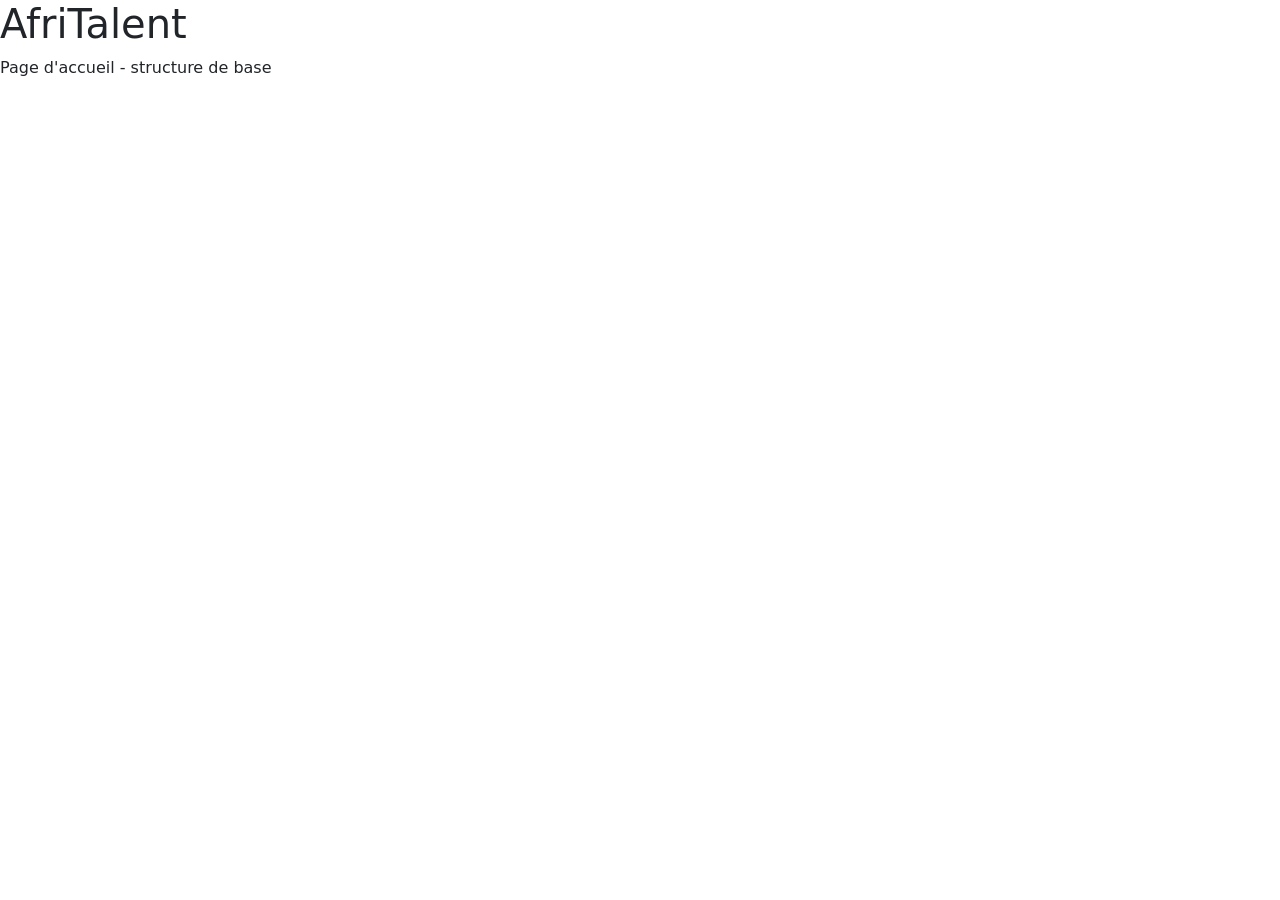
==== about.html @ d7d46dab "Init : création du dépôt, arborescence des fichiers et structure HTML de base" ====
<!DOCTYPE html>
<html lang="fr">
<head>
    <meta charset="UTF-8">
    <meta name="viewport" content="width=device-width, initial-scale=1.0">
    <title>AfriTalent - À propos</title>
    <!-- Bootstrap 5 CSS -->
    <link href="https://cdn.jsdelivr.net/npm/bootstrap@5.3.0/dist/css/bootstrap.min.css" rel="stylesheet">
    <!-- Feuille de style personnalisée (vide pour l'instant) -->
    <link rel="stylesheet" href="css/style.css">
</head>
<body>
    <h1>AfriTalent</h1>
    <p>Page d'accueil - structure de base</p>

    <!-- Bootstrap JS (optionnel) -->
    <script src="https://cdn.jsdelivr.net/npm/bootstrap@5.3.0/dist/js/bootstrap.bundle.min.js"></script>
    <script src="js/main.js"></script>
</body>
</html>
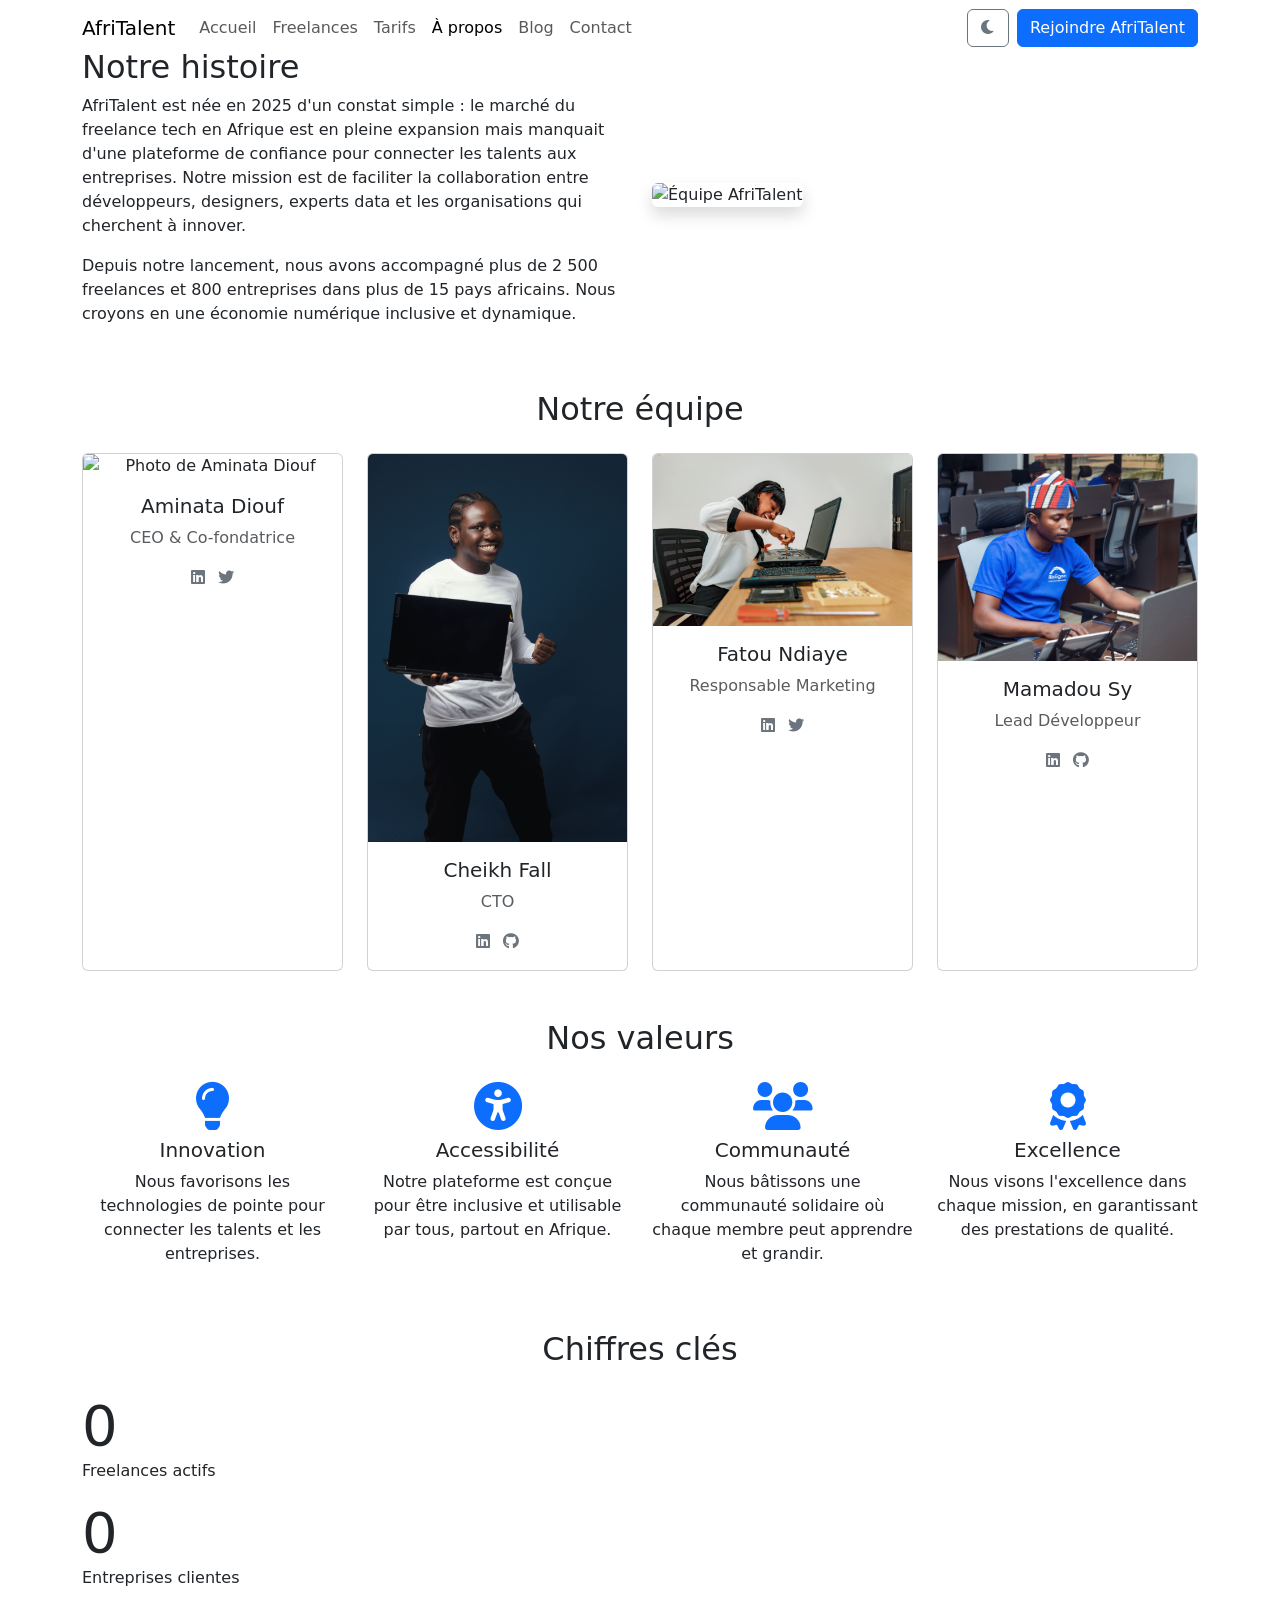
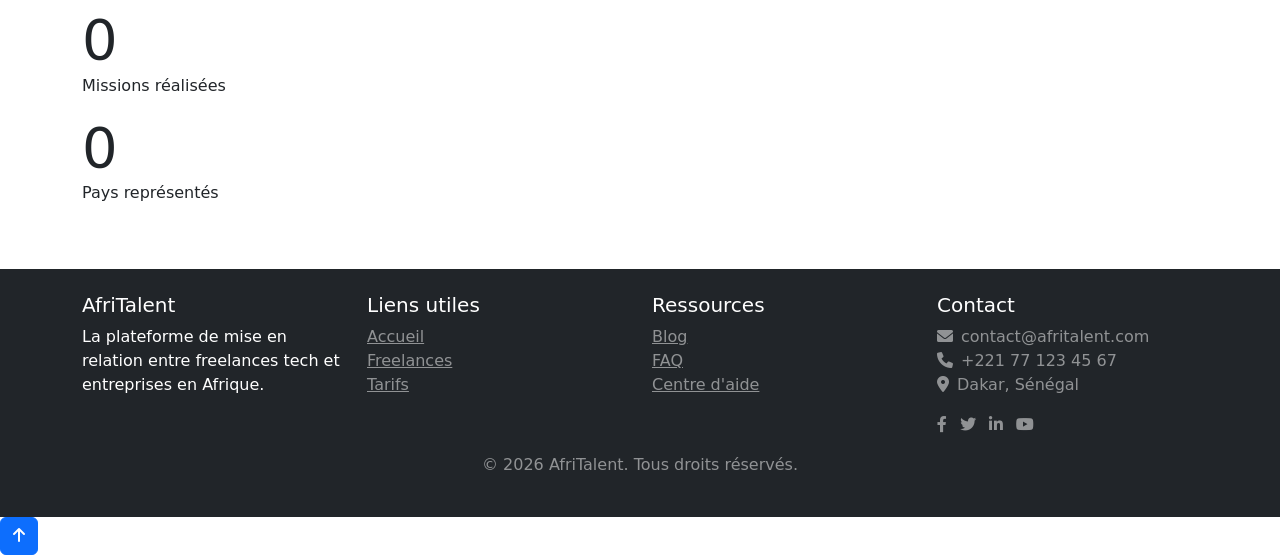
==== commit dfe5ffc3: "HTML : structure complète des 5 pages avec sections et contenu texte" ====
--- a/about.html
+++ b/about.html
@@ -1,19 +1,215 @@
 <!DOCTYPE html>
-<html lang="fr">
+<html lang="fr" data-bs-theme="light">
 <head>
-    <meta charset="UTF-8">
-    <meta name="viewport" content="width=device-width, initial-scale=1.0">
+    <meta charset="UTF-8" />
+    <meta name="viewport" content="width=device-width, initial-scale=1.0" />
     <title>AfriTalent - À propos</title>
-    <!-- Bootstrap 5 CSS -->
-    <link href="https://cdn.jsdelivr.net/npm/bootstrap@5.3.0/dist/css/bootstrap.min.css" rel="stylesheet">
-    <!-- Feuille de style personnalisée (vide pour l'instant) -->
-    <link rel="stylesheet" href="css/style.css">
+    <link href="https://cdn.jsdelivr.net/npm/bootstrap@5.3.0/dist/css/bootstrap.min.css" rel="stylesheet" />
+    <link rel="stylesheet" href="https://cdnjs.cloudflare.com/ajax/libs/font-awesome/6.0.0-beta3/css/all.min.css" />
+    <link href="https://fonts.googleapis.com/css2?family=Poppins:wght@400;600;700&family=Roboto:wght@300;400;500&display=swap" rel="stylesheet" />
+    <link rel="stylesheet" href="css/style.css" />
 </head>
 <body>
-    <h1>AfriTalent</h1>
-    <p>Page d'accueil - structure de base</p>
-
-    <!-- Bootstrap JS (optionnel) -->
+
+    <!-- NAVBAR (identique) -->
+    <nav class="navbar navbar-expand-lg fixed-top">
+        <div class="container">
+            <a class="navbar-brand" href="index.html">AfriTalent</a>
+            <button class="navbar-toggler" type="button" data-bs-toggle="collapse" data-bs-target="#navbarNav"
+                    aria-controls="navbarNav" aria-expanded="false" aria-label="Basculer la navigation">
+                <span class="navbar-toggler-icon"></span>
+            </button>
+            <div class="collapse navbar-collapse" id="navbarNav">
+                <ul class="navbar-nav me-auto mb-2 mb-lg-0">
+                    <li class="nav-item"><a class="nav-link" href="index.html">Accueil</a></li>
+                    <li class="nav-item"><a class="nav-link" href="freelances.html">Freelances</a></li>
+                    <li class="nav-item"><a class="nav-link" href="tarifs.html">Tarifs</a></li>
+                    <li class="nav-item"><a class="nav-link active" aria-current="page" href="about.html">À propos</a></li>
+                    <li class="nav-item"><a class="nav-link" href="#blog">Blog</a></li>
+                    <li class="nav-item"><a class="nav-link" href="contact.html">Contact</a></li>
+                </ul>
+                <div class="d-flex align-items-center">
+                    <button id="theme-toggle" class="btn btn-outline-secondary me-2" aria-label="Changer de thème">
+                        <i class="fas fa-moon"></i>
+                    </button>
+                    <a href="#" class="btn btn-primary">Rejoindre AfriTalent</a>
+                </div>
+            </div>
+        </div>
+    </nav>
+
+    <main class="container py-5">
+        <!-- Notre Histoire -->
+        <section class="fade-section mb-5">
+            <div class="row align-items-center">
+                <div class="col-lg-6">
+                    <h2>Notre histoire</h2>
+                    <p>AfriTalent est née en 2025 d'un constat simple : le marché du freelance tech en Afrique est en pleine expansion mais manquait d'une plateforme de confiance pour connecter les talents aux entreprises. Notre mission est de faciliter la collaboration entre développeurs, designers, experts data et les organisations qui cherchent à innover.</p>
+                    <p>Depuis notre lancement, nous avons accompagné plus de 2 500 freelances et 800 entreprises dans plus de 15 pays africains. Nous croyons en une économie numérique inclusive et dynamique.</p>
+                </div>
+                <div class="col-lg-6">
+                    <img src="https://images.unsplash.com/photo-1522071820081-009f0129c71c?w=600&h=400&fit=crop&crop=center" alt="Équipe AfriTalent" class="img-fluid rounded shadow" />
+                </div>
+            </div>
+        </section>
+
+        <!-- L'équipe -->
+        <section class="fade-section mb-5">
+            <h2 class="text-center mb-4">Notre équipe</h2>
+            <div class="row g-4">
+                <div class="col-lg-3 col-md-6">
+                    <div class="card text-center h-100">
+                        <img src="https://randomuser.me/api/portraits/women/44.jpg" class="card-img-top" alt="Photo de Aminata Diouf">
+                        <div class="card-body">
+                            <h5 class="card-title">Aminata Diouf</h5>
+                            <p class="text-muted">CEO & Co-fondatrice</p>
+                            <a href="#" class="text-secondary me-2"><i class="fab fa-linkedin"></i></a>
+                            <a href="#" class="text-secondary"><i class="fab fa-twitter"></i></a>
+                        </div>
+                    </div>
+                </div>
+                <div class="col-lg-3 col-md-6">
+                    <div class="card text-center h-100">
+                        <img src="images/pexels-alamuakinkunmi-15283143.jpg" class="card-img-top" alt="Photo de Cheikh Fall">
+                        <div class="card-body">
+                            <h5 class="card-title">Cheikh Fall</h5>
+                            <p class="text-muted">CTO</p>
+                            <a href="#" class="text-secondary me-2"><i class="fab fa-linkedin"></i></a>
+                            <a href="#" class="text-secondary"><i class="fab fa-github"></i></a>
+                        </div>
+                    </div>
+                </div>
+                <div class="col-lg-3 col-md-6">
+                    <div class="card text-center h-100">
+                        <img src="images/pexels-mediahooch-16385070.jpg" class="card-img-top" alt="Photo de Fatou Ndiaye">
+                        <div class="card-body">
+                            <h5 class="card-title">Fatou Ndiaye</h5>
+                            <p class="text-muted">Responsable Marketing</p>
+                            <a href="#" class="text-secondary me-2"><i class="fab fa-linkedin"></i></a>
+                            <a href="#" class="text-secondary"><i class="fab fa-twitter"></i></a>
+                        </div>
+                    </div>
+                </div>
+                <div class="col-lg-3 col-md-6">
+                    <div class="card text-center h-100">
+                        <img src="images/pexels-isaiah-galadima-2154285729-33176064.jpg" class="card-img-top" alt="Photo de Mamadou Sy">
+                        <div class="card-body">
+                            <h5 class="card-title">Mamadou Sy</h5>
+                            <p class="text-muted">Lead Développeur</p>
+                            <a href="#" class="text-secondary me-2"><i class="fab fa-linkedin"></i></a>
+                            <a href="#" class="text-secondary"><i class="fab fa-github"></i></a>
+                        </div>
+                    </div>
+                </div>
+            </div>
+        </section>
+
+        <!-- Nos valeurs -->
+        <section class="fade-section mb-5">
+            <h2 class="text-center mb-4">Nos valeurs</h2>
+            <div class="row g-4">
+                <div class="col-md-3">
+                    <div class="text-center">
+                        <i class="fas fa-lightbulb fa-3x text-primary mb-2"></i>
+                        <h5>Innovation</h5>
+                        <p>Nous favorisons les technologies de pointe pour connecter les talents et les entreprises.</p>
+                    </div>
+                </div>
+                <div class="col-md-3">
+                    <div class="text-center">
+                        <i class="fas fa-universal-access fa-3x text-primary mb-2"></i>
+                        <h5>Accessibilité</h5>
+                        <p>Notre plateforme est conçue pour être inclusive et utilisable par tous, partout en Afrique.</p>
+                    </div>
+                </div>
+                <div class="col-md-3">
+                    <div class="text-center">
+                        <i class="fas fa-users fa-3x text-primary mb-2"></i>
+                        <h5>Communauté</h5>
+                        <p>Nous bâtissons une communauté solidaire où chaque membre peut apprendre et grandir.</p>
+                    </div>
+                </div>
+                <div class="col-md-3">
+                    <div class="text-center">
+                        <i class="fas fa-award fa-3x text-primary mb-2"></i>
+                        <h5>Excellence</h5>
+                        <p>Nous visons l'excellence dans chaque mission, en garantissant des prestations de qualité.</p>
+                    </div>
+                </div>
+            </div>
+        </section>
+
+        <!-- Chiffres clés en Bento Grid avec compteurs -->
+        <section class="fade-section">
+            <h2 class="text-center mb-4">Chiffres clés</h2>
+            <div class="bento-grid">
+                <div class="bento-card">
+                    <span class="counter display-4" data-target="2500">0</span>
+                    <p>Freelances actifs</p>
+                </div>
+                <div class="bento-card">
+                    <span class="counter display-4" data-target="800">0</span>
+                    <p>Entreprises clientes</p>
+                </div>
+                <div class="bento-card">
+                    <span class="counter display-4" data-target="12000">0</span>
+                    <p>Missions réalisées</p>
+                </div>
+                <div class="bento-card">
+                    <span class="counter display-4" data-target="15">0</span>
+                    <p>Pays représentés</p>
+                </div>
+            </div>
+        </section>
+    </main>
+
+    <!-- FOOTER (identique) -->
+    <footer class="py-4 bg-dark text-white">
+        <div class="container">
+            <div class="row">
+                <div class="col-md-3">
+                    <h5>AfriTalent</h5>
+                    <p>La plateforme de mise en relation entre freelances tech et entreprises en Afrique.</p>
+                </div>
+                <div class="col-md-3">
+                    <h5>Liens utiles</h5>
+                    <ul class="list-unstyled">
+                        <li><a href="index.html" class="text-white-50">Accueil</a></li>
+                        <li><a href="freelances.html" class="text-white-50">Freelances</a></li>
+                        <li><a href="tarifs.html" class="text-white-50">Tarifs</a></li>
+                    </ul>
+                </div>
+                <div class="col-md-3">
+                    <h5>Ressources</h5>
+                    <ul class="list-unstyled">
+                        <li><a href="#" class="text-white-50">Blog</a></li>
+                        <li><a href="#" class="text-white-50">FAQ</a></li>
+                        <li><a href="#" class="text-white-50">Centre d'aide</a></li>
+                    </ul>
+                </div>
+                <div class="col-md-3">
+                    <h5>Contact</h5>
+                    <address class="text-white-50">
+                        <i class="fas fa-envelope me-2"></i>contact@afritalent.com<br />
+                        <i class="fas fa-phone me-2"></i>+221 77 123 45 67<br />
+                        <i class="fas fa-map-marker-alt me-2"></i>Dakar, Sénégal
+                    </address>
+                    <div>
+                        <a href="#" class="text-white-50 me-2"><i class="fab fa-facebook-f"></i></a>
+                        <a href="#" class="text-white-50 me-2"><i class="fab fa-twitter"></i></a>
+                        <a href="#" class="text-white-50 me-2"><i class="fab fa-linkedin-in"></i></a>
+                        <a href="#" class="text-white-50"><i class="fab fa-youtube"></i></a>
+                    </div>
+                </div>
+            </div>
+            <p class="text-center mt-3 text-white-50" id="copyright">&copy; 2026 AfriTalent. Tous droits réservés.</p>
+        </div>
+    </footer>
+
+    <button id="back-to-top" class="btn btn-primary" aria-label="Retour en haut">
+        <i class="fas fa-arrow-up"></i>
+    </button>
+
     <script src="https://cdn.jsdelivr.net/npm/bootstrap@5.3.0/dist/js/bootstrap.bundle.min.js"></script>
     <script src="js/main.js"></script>
 </body>
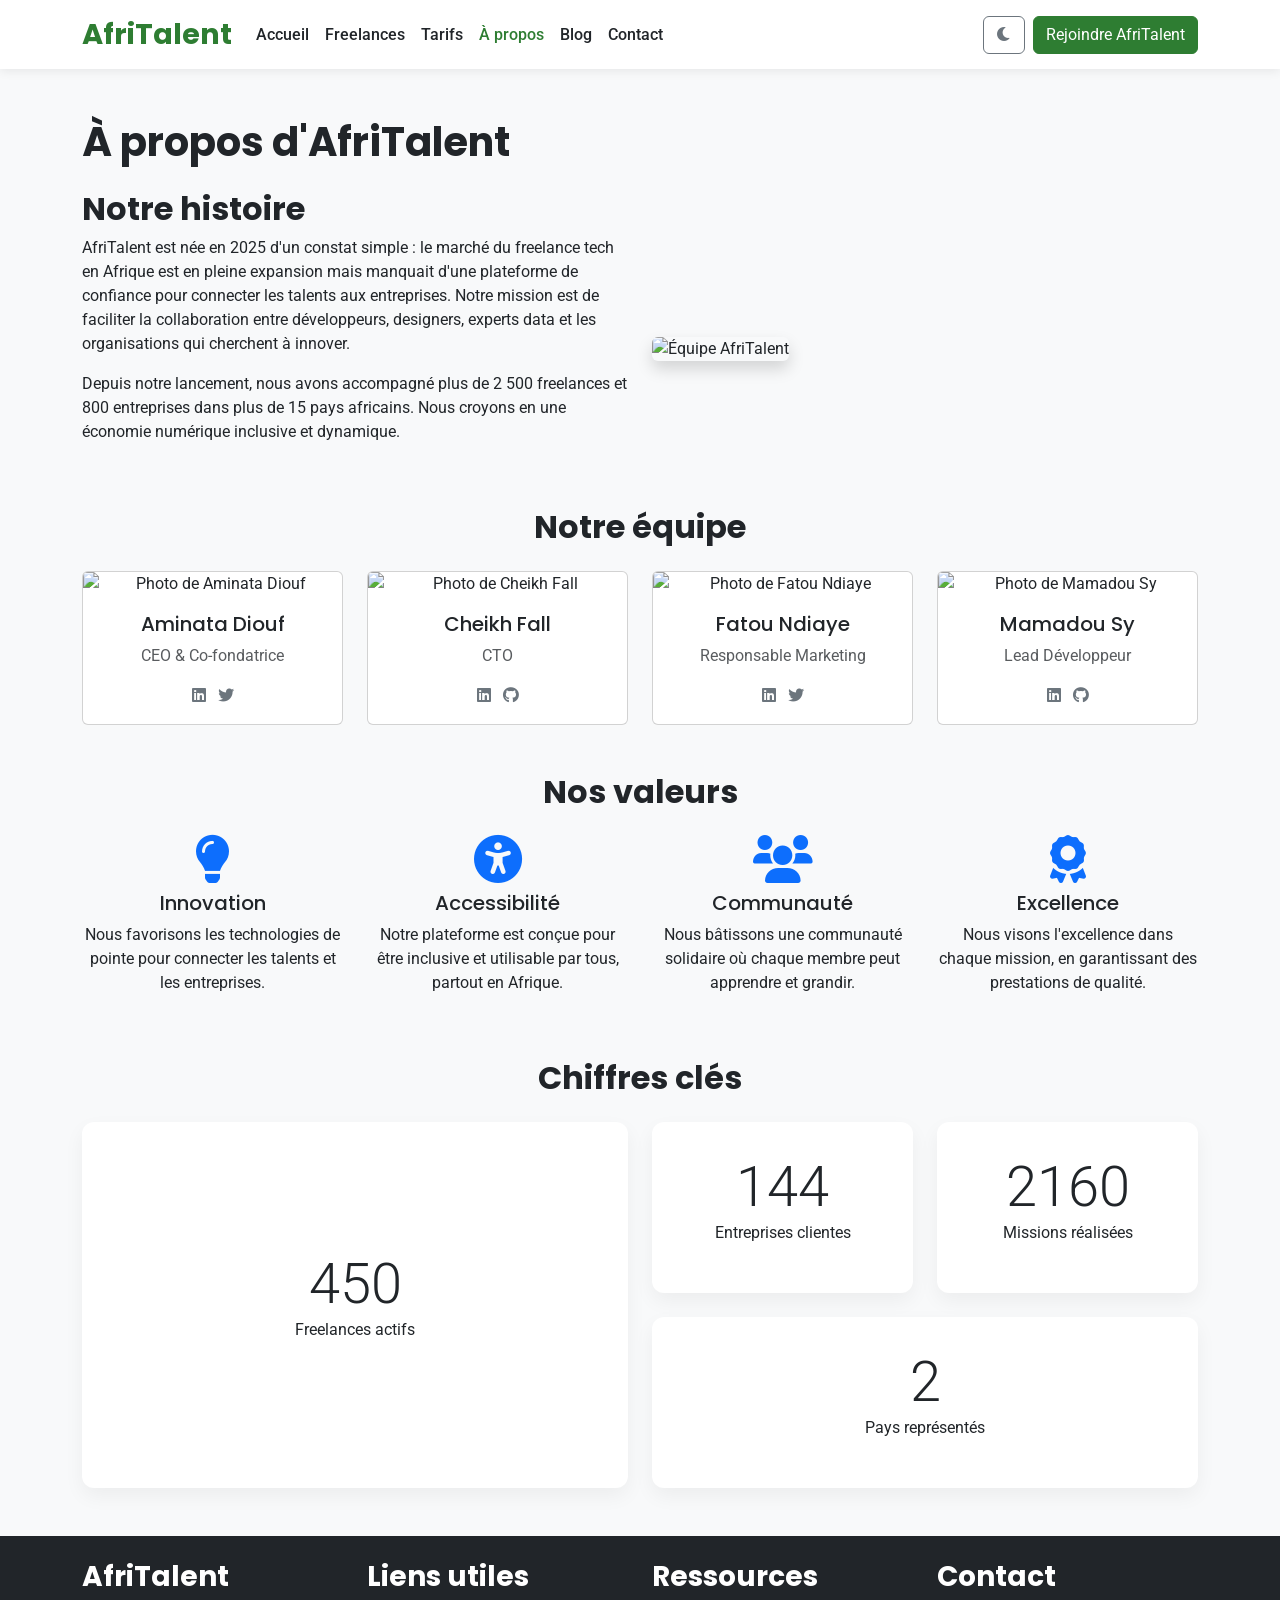
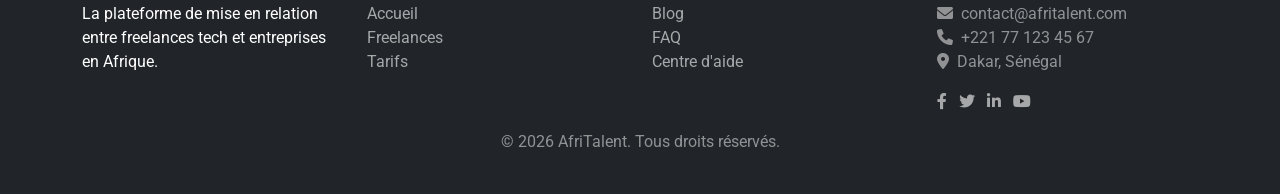
==== commit 8f4ac4c2: "Finalisation : corrections responsive, optimisation du code et commentaires" ====
--- a/about.html
+++ b/about.html
@@ -1,17 +1,17 @@
 <!DOCTYPE html>
 <html lang="fr" data-bs-theme="light">
 <head>
-    <meta charset="UTF-8" />
-    <meta name="viewport" content="width=device-width, initial-scale=1.0" />
+    <meta charset="UTF-8">
+    <meta name="viewport" content="width=device-width, initial-scale=1.0">
     <title>AfriTalent - À propos</title>
-    <link href="https://cdn.jsdelivr.net/npm/bootstrap@5.3.0/dist/css/bootstrap.min.css" rel="stylesheet" />
-    <link rel="stylesheet" href="https://cdnjs.cloudflare.com/ajax/libs/font-awesome/6.0.0-beta3/css/all.min.css" />
-    <link href="https://fonts.googleapis.com/css2?family=Poppins:wght@400;600;700&family=Roboto:wght@300;400;500&display=swap" rel="stylesheet" />
-    <link rel="stylesheet" href="css/style.css" />
+    <link href="https://cdn.jsdelivr.net/npm/bootstrap@5.3.0/dist/css/bootstrap.min.css" rel="stylesheet">
+    <link rel="stylesheet" href="https://cdnjs.cloudflare.com/ajax/libs/font-awesome/6.0.0-beta3/css/all.min.css">
+    <link href="https://fonts.googleapis.com/css2?family=Poppins:wght@400;600;700&family=Roboto:wght@300;400;500&display=swap" rel="stylesheet">
+    <link rel="stylesheet" href="css/style.css">
 </head>
 <body>
 
-    <!-- NAVBAR (identique) -->
+    <!-- ===== NAVBAR ===== -->
     <nav class="navbar navbar-expand-lg fixed-top">
         <div class="container">
             <a class="navbar-brand" href="index.html">AfriTalent</a>
@@ -38,22 +38,25 @@
         </div>
     </nav>
 
+    <!-- ===== MAIN ===== -->
     <main class="container py-5">
-        <!-- Notre Histoire -->
+        <h1 class="mb-4">À propos d'AfriTalent</h1>
+
+        <!-- ===== Notre Histoire ===== -->
         <section class="fade-section mb-5">
+            <h2>Notre histoire</h2>
             <div class="row align-items-center">
                 <div class="col-lg-6">
-                    <h2>Notre histoire</h2>
                     <p>AfriTalent est née en 2025 d'un constat simple : le marché du freelance tech en Afrique est en pleine expansion mais manquait d'une plateforme de confiance pour connecter les talents aux entreprises. Notre mission est de faciliter la collaboration entre développeurs, designers, experts data et les organisations qui cherchent à innover.</p>
                     <p>Depuis notre lancement, nous avons accompagné plus de 2 500 freelances et 800 entreprises dans plus de 15 pays africains. Nous croyons en une économie numérique inclusive et dynamique.</p>
                 </div>
                 <div class="col-lg-6">
-                    <img src="https://images.unsplash.com/photo-1522071820081-009f0129c71c?w=600&h=400&fit=crop&crop=center" alt="Équipe AfriTalent" class="img-fluid rounded shadow" />
-                </div>
-            </div>
-        </section>
-
-        <!-- L'équipe -->
+                    <img src="https://images.unsplash.com/photo-1522071820081-009f0129c71c?w=600&h=400&fit=crop&crop=center" alt="Équipe AfriTalent" class="img-fluid rounded shadow">
+                </div>
+            </div>
+        </section>
+
+        <!-- ===== L'équipe ===== -->
         <section class="fade-section mb-5">
             <h2 class="text-center mb-4">Notre équipe</h2>
             <div class="row g-4">
@@ -61,85 +64,85 @@
                     <div class="card text-center h-100">
                         <img src="https://randomuser.me/api/portraits/women/44.jpg" class="card-img-top" alt="Photo de Aminata Diouf">
                         <div class="card-body">
-                            <h5 class="card-title">Aminata Diouf</h5>
+                            <h3 class="card-title h5">Aminata Diouf</h3>
                             <p class="text-muted">CEO & Co-fondatrice</p>
-                            <a href="#" class="text-secondary me-2"><i class="fab fa-linkedin"></i></a>
-                            <a href="#" class="text-secondary"><i class="fab fa-twitter"></i></a>
-                        </div>
-                    </div>
-                </div>
-                <div class="col-lg-3 col-md-6">
-                    <div class="card text-center h-100">
-                        <img src="images/pexels-alamuakinkunmi-15283143.jpg" class="card-img-top" alt="Photo de Cheikh Fall">
-                        <div class="card-body">
-                            <h5 class="card-title">Cheikh Fall</h5>
+                            <a href="#" class="text-secondary me-2" aria-label="LinkedIn"><i class="fab fa-linkedin"></i></a>
+                            <a href="#" class="text-secondary" aria-label="Twitter"><i class="fab fa-twitter"></i></a>
+                        </div>
+                    </div>
+                </div>
+                <div class="col-lg-3 col-md-6">
+                    <div class="card text-center h-100">
+                        <img src="https://randomuser.me/api/portraits/men/22.jpg" class="card-img-top" alt="Photo de Cheikh Fall">
+                        <div class="card-body">
+                            <h3 class="card-title h5">Cheikh Fall</h3>
                             <p class="text-muted">CTO</p>
-                            <a href="#" class="text-secondary me-2"><i class="fab fa-linkedin"></i></a>
-                            <a href="#" class="text-secondary"><i class="fab fa-github"></i></a>
-                        </div>
-                    </div>
-                </div>
-                <div class="col-lg-3 col-md-6">
-                    <div class="card text-center h-100">
-                        <img src="images/pexels-mediahooch-16385070.jpg" class="card-img-top" alt="Photo de Fatou Ndiaye">
-                        <div class="card-body">
-                            <h5 class="card-title">Fatou Ndiaye</h5>
+                            <a href="#" class="text-secondary me-2" aria-label="LinkedIn"><i class="fab fa-linkedin"></i></a>
+                            <a href="#" class="text-secondary" aria-label="GitHub"><i class="fab fa-github"></i></a>
+                        </div>
+                    </div>
+                </div>
+                <div class="col-lg-3 col-md-6">
+                    <div class="card text-center h-100">
+                        <img src="https://randomuser.me/api/portraits/women/33.jpg" class="card-img-top" alt="Photo de Fatou Ndiaye">
+                        <div class="card-body">
+                            <h3 class="card-title h5">Fatou Ndiaye</h3>
                             <p class="text-muted">Responsable Marketing</p>
-                            <a href="#" class="text-secondary me-2"><i class="fab fa-linkedin"></i></a>
-                            <a href="#" class="text-secondary"><i class="fab fa-twitter"></i></a>
-                        </div>
-                    </div>
-                </div>
-                <div class="col-lg-3 col-md-6">
-                    <div class="card text-center h-100">
-                        <img src="images/pexels-isaiah-galadima-2154285729-33176064.jpg" class="card-img-top" alt="Photo de Mamadou Sy">
-                        <div class="card-body">
-                            <h5 class="card-title">Mamadou Sy</h5>
+                            <a href="#" class="text-secondary me-2" aria-label="LinkedIn"><i class="fab fa-linkedin"></i></a>
+                            <a href="#" class="text-secondary" aria-label="Twitter"><i class="fab fa-twitter"></i></a>
+                        </div>
+                    </div>
+                </div>
+                <div class="col-lg-3 col-md-6">
+                    <div class="card text-center h-100">
+                        <img src="https://randomuser.me/api/portraits/men/55.jpg" class="card-img-top" alt="Photo de Mamadou Sy">
+                        <div class="card-body">
+                            <h3 class="card-title h5">Mamadou Sy</h3>
                             <p class="text-muted">Lead Développeur</p>
-                            <a href="#" class="text-secondary me-2"><i class="fab fa-linkedin"></i></a>
-                            <a href="#" class="text-secondary"><i class="fab fa-github"></i></a>
-                        </div>
-                    </div>
-                </div>
-            </div>
-        </section>
-
-        <!-- Nos valeurs -->
+                            <a href="#" class="text-secondary me-2" aria-label="LinkedIn"><i class="fab fa-linkedin"></i></a>
+                            <a href="#" class="text-secondary" aria-label="GitHub"><i class="fab fa-github"></i></a>
+                        </div>
+                    </div>
+                </div>
+            </div>
+        </section>
+
+        <!-- ===== Nos valeurs ===== -->
         <section class="fade-section mb-5">
             <h2 class="text-center mb-4">Nos valeurs</h2>
             <div class="row g-4">
                 <div class="col-md-3">
                     <div class="text-center">
                         <i class="fas fa-lightbulb fa-3x text-primary mb-2"></i>
-                        <h5>Innovation</h5>
+                        <h3 class="h5">Innovation</h3>
                         <p>Nous favorisons les technologies de pointe pour connecter les talents et les entreprises.</p>
                     </div>
                 </div>
                 <div class="col-md-3">
                     <div class="text-center">
                         <i class="fas fa-universal-access fa-3x text-primary mb-2"></i>
-                        <h5>Accessibilité</h5>
+                        <h3 class="h5">Accessibilité</h3>
                         <p>Notre plateforme est conçue pour être inclusive et utilisable par tous, partout en Afrique.</p>
                     </div>
                 </div>
                 <div class="col-md-3">
                     <div class="text-center">
                         <i class="fas fa-users fa-3x text-primary mb-2"></i>
-                        <h5>Communauté</h5>
+                        <h3 class="h5">Communauté</h3>
                         <p>Nous bâtissons une communauté solidaire où chaque membre peut apprendre et grandir.</p>
                     </div>
                 </div>
                 <div class="col-md-3">
                     <div class="text-center">
                         <i class="fas fa-award fa-3x text-primary mb-2"></i>
-                        <h5>Excellence</h5>
+                        <h3 class="h5">Excellence</h3>
                         <p>Nous visons l'excellence dans chaque mission, en garantissant des prestations de qualité.</p>
                     </div>
                 </div>
             </div>
         </section>
 
-        <!-- Chiffres clés en Bento Grid avec compteurs -->
+        <!-- ===== Chiffres clés en Bento Grid avec compteurs ===== -->
         <section class="fade-section">
             <h2 class="text-center mb-4">Chiffres clés</h2>
             <div class="bento-grid">
@@ -163,16 +166,16 @@
         </section>
     </main>
 
-    <!-- FOOTER (identique) -->
+    <!-- ===== FOOTER ===== -->
     <footer class="py-4 bg-dark text-white">
         <div class="container">
             <div class="row">
                 <div class="col-md-3">
-                    <h5>AfriTalent</h5>
+                    <h3>AfriTalent</h3>
                     <p>La plateforme de mise en relation entre freelances tech et entreprises en Afrique.</p>
                 </div>
                 <div class="col-md-3">
-                    <h5>Liens utiles</h5>
+                    <h3>Liens utiles</h3>
                     <ul class="list-unstyled">
                         <li><a href="index.html" class="text-white-50">Accueil</a></li>
                         <li><a href="freelances.html" class="text-white-50">Freelances</a></li>
@@ -180,7 +183,7 @@
                     </ul>
                 </div>
                 <div class="col-md-3">
-                    <h5>Ressources</h5>
+                    <h3>Ressources</h3>
                     <ul class="list-unstyled">
                         <li><a href="#" class="text-white-50">Blog</a></li>
                         <li><a href="#" class="text-white-50">FAQ</a></li>
@@ -188,17 +191,17 @@
                     </ul>
                 </div>
                 <div class="col-md-3">
-                    <h5>Contact</h5>
+                    <h3>Contact</h3>
                     <address class="text-white-50">
-                        <i class="fas fa-envelope me-2"></i>contact@afritalent.com<br />
-                        <i class="fas fa-phone me-2"></i>+221 77 123 45 67<br />
+                        <i class="fas fa-envelope me-2"></i>contact@afritalent.com<br>
+                        <i class="fas fa-phone me-2"></i>+221 77 123 45 67<br>
                         <i class="fas fa-map-marker-alt me-2"></i>Dakar, Sénégal
                     </address>
                     <div>
-                        <a href="#" class="text-white-50 me-2"><i class="fab fa-facebook-f"></i></a>
-                        <a href="#" class="text-white-50 me-2"><i class="fab fa-twitter"></i></a>
-                        <a href="#" class="text-white-50 me-2"><i class="fab fa-linkedin-in"></i></a>
-                        <a href="#" class="text-white-50"><i class="fab fa-youtube"></i></a>
+                        <a href="#" class="text-white-50 me-2" aria-label="Facebook"><i class="fab fa-facebook-f"></i></a>
+                        <a href="#" class="text-white-50 me-2" aria-label="Twitter"><i class="fab fa-twitter"></i></a>
+                        <a href="#" class="text-white-50 me-2" aria-label="LinkedIn"><i class="fab fa-linkedin-in"></i></a>
+                        <a href="#" class="text-white-50" aria-label="YouTube"><i class="fab fa-youtube"></i></a>
                     </div>
                 </div>
             </div>
--- a/css/style.css
+++ b/css/style.css
@@ -0,0 +1,376 @@
+/* ===== VARIABLES CSS (thème vert/blanc) ===== */
+:root {
+    --primary-color: #2e7d32;       /* Vert foncé */
+    --primary-light: #4caf50;       /* Vert moyen */
+    --primary-lighter: #81c784;     /* Vert clair */
+    --primary-dark: #1b5e20;        /* Vert très foncé */
+    --secondary-color: #6c757d;     /* Gris */
+    --accent-color: #ff6b35;        /* Orange (pour contraste) */
+    --bg-light: #f8f9fa;            /* Fond clair */
+    --bg-white: #ffffff;            /* Blanc pur */
+    --text-dark: #212529;           /* Texte sombre */
+    --text-light: #ffffff;          /* Texte blanc */
+    --font-title: 'Poppins', sans-serif;
+    --font-body: 'Roboto', sans-serif;
+    --spacing-sm: 0.5rem;
+    --spacing-md: 1rem;
+    --spacing-lg: 2rem;
+    --shadow-nav: 0 2px 10px rgba(0, 0, 0, 0.08);
+    --border-radius: 12px;
+    --card-bg: #ffffff;
+    --body-bg: #f8f9fa;
+    --text-muted: #6c757d;
+}
+
+/* ===== RESET & BASE ===== */
+* {
+    margin: 0;
+    padding: 0;
+    box-sizing: border-box;
+}
+
+body {
+    font-family: var(--font-body);
+    color: var(--text-dark);
+    background-color: var(--body-bg);
+    padding-top: 70px; /* pour la navbar fixe */
+    transition: background-color 0.3s ease, color 0.3s ease;
+}
+
+h1, h2, h3, h4, h5, h6 {
+    font-family: var(--font-title);
+    font-weight: 700;
+}
+
+a {
+    text-decoration: none;
+    color: var(--primary-color);
+}
+
+img {
+    max-width: 100%;
+    height: auto;
+}
+
+/* ===== NAVBAR ===== */
+.navbar {
+    background-color: rgba(255, 255, 255, 0.96) !important;
+    box-shadow: var(--shadow-nav);
+    transition: all 0.3s ease;
+}
+.navbar-brand {
+    font-family: var(--font-title);
+    font-weight: 700;
+    font-size: 1.8rem;
+    color: var(--primary-color) !important;
+}
+.nav-link {
+    font-weight: 500;
+    color: var(--text-dark) !important;
+    transition: color 0.2s;
+}
+.nav-link:hover,
+.nav-link.active {
+    color: var(--primary-color) !important;
+}
+.btn-primary {
+    background-color: var(--primary-color);
+    border-color: var(--primary-color);
+    color: #fff;
+}
+.btn-primary:hover {
+    background-color: var(--primary-dark);
+    border-color: var(--primary-dark);
+}
+.btn-outline-primary {
+    color: var(--primary-color);
+    border-color: var(--primary-color);
+}
+.btn-outline-primary:hover {
+    background-color: var(--primary-color);
+    color: #fff;
+}
+
+/* ===== HERO ===== */
+#hero {
+    display: flex;
+    align-items: center;
+    min-height: 70vh;
+    background: linear-gradient(135deg, #e8f5e9, #c8e6c9);
+    padding: 3rem 0;
+}
+#hero h1 {
+    font-size: 4rem;
+    font-weight: 700;
+    letter-spacing: -1px;
+    color: var(--primary-dark);
+}
+#hero h2 {
+    font-size: 1.8rem;
+    font-weight: 300;
+    color: var(--secondary-color);
+}
+.hero-image {
+    border-radius: var(--border-radius);
+    box-shadow: 0 20px 40px rgba(0, 0, 0, 0.1);
+    transform: rotate(2deg);
+    transition: transform 0.3s ease;
+}
+.hero-image:hover {
+    transform: rotate(0deg);
+}
+.stats .counter {
+    font-weight: 700;
+    color: var(--primary-color);
+}
+.stats p {
+    margin-top: 0.25rem;
+    font-weight: 500;
+}
+
+/* ===== BENTO GRID ===== */
+.bento-grid {
+    display: grid;
+    grid-template-columns: repeat(4, 1fr);
+    grid-auto-rows: minmax(150px, auto);
+    gap: 1.5rem;
+}
+.bento-card {
+    background: var(--card-bg);
+    border-radius: var(--border-radius);
+    padding: 2rem 1.5rem;
+    box-shadow: 0 8px 20px rgba(0, 0, 0, 0.05);
+    transition: transform 0.3s ease, box-shadow 0.3s ease;
+    display: flex;
+    flex-direction: column;
+    justify-content: center;
+    align-items: center;
+    text-align: center;
+}
+.bento-card:hover {
+    transform: translateY(-10px);
+    box-shadow: 0 20px 40px rgba(0, 0, 0, 0.08);
+}
+.bento-card .step-number {
+    font-size: 2rem;
+    font-weight: 700;
+    color: var(--primary-light);
+    opacity: 0.5;
+}
+.bento-card i {
+    color: var(--primary-color);
+}
+.bento-card:nth-child(1) { grid-column: span 2; grid-row: span 2; }
+.bento-card:nth-child(2) { grid-column: span 1; grid-row: span 1; }
+.bento-card:nth-child(3) { grid-column: span 1; grid-row: span 1; }
+.bento-card:nth-child(4) { grid-column: span 2; grid-row: span 1; }
+
+/* ===== CATÉGORIES ===== */
+.category-card {
+    background: var(--card-bg);
+    border-radius: var(--border-radius);
+    padding: 1.5rem;
+    text-align: center;
+    transition: all 0.3s ease;
+    border: 1px solid #e0e0e0;
+    box-shadow: 0 4px 10px rgba(0, 0, 0, 0.02);
+    height: 100%;
+}
+.category-card:hover {
+    transform: scale(1.03) translateY(-5px);
+    box-shadow: 0 15px 30px rgba(46, 125, 50, 0.15);
+    border-color: var(--primary-color);
+}
+.category-card i {
+    font-size: 3rem;
+    color: var(--primary-color);
+    margin-bottom: 0.5rem;
+}
+.category-card h5 {
+    font-weight: 600;
+}
+.category-card p {
+    color: var(--text-muted);
+}
+
+/* ===== CAROUSEL TÉMOIGNAGES ===== */
+.carousel-item {
+    padding: 2rem 0;
+}
+.testimonial-card {
+    background: var(--card-bg);
+    border-radius: var(--border-radius);
+    padding: 2rem;
+    box-shadow: 0 4px 15px rgba(0, 0, 0, 0.05);
+}
+.testimonial-card .stars {
+    color: #f5b342;
+}
+
+/* ===== CTA ===== */
+#cta {
+    background: linear-gradient(135deg, var(--primary-color), var(--primary-dark));
+}
+
+/* ===== BACK TO TOP ===== */
+#back-to-top {
+    position: fixed;
+    bottom: 20px;
+    right: 20px;
+    display: none;
+    z-index: 999;
+    border-radius: 50%;
+    width: 50px;
+    height: 50px;
+    padding: 0;
+    line-height: 50px;
+    text-align: center;
+    background-color: var(--primary-color);
+    border-color: var(--primary-color);
+    color: #fff;
+}
+#back-to-top:hover {
+    background-color: var(--primary-dark);
+    border-color: var(--primary-dark);
+}
+
+/* ===== FADE-IN SECTIONS ===== */
+.fade-section {
+    opacity: 0;
+    transform: translateY(30px);
+    transition: opacity 0.8s ease, transform 0.8s ease;
+}
+.fade-visible {
+    opacity: 1;
+    transform: translateY(0);
+}
+
+/* ===== DARK MODE (adapté au vert) ===== */
+[data-bs-theme="dark"] {
+    --bg-light: #1a2a1a;
+    --body-bg: #121212;
+    --card-bg: #1e2a1e;
+    --text-dark: #e0e0e0;
+    --text-muted: #a0b0a0;
+    --primary-color: #66bb6a;
+    --primary-dark: #388e3c;
+    --primary-light: #81c784;
+    --shadow-nav: 0 2px 10px rgba(0, 0, 0, 0.5);
+}
+[data-bs-theme="dark"] body {
+    background-color: #121212;
+    color: #e0e0e0;
+}
+[data-bs-theme="dark"] .navbar {
+    background-color: #1a2a1a !important;
+    box-shadow: 0 2px 10px rgba(0, 0, 0, 0.5);
+}
+[data-bs-theme="dark"] .nav-link {
+    color: #e0e0e0 !important;
+}
+[data-bs-theme="dark"] .nav-link:hover,
+[data-bs-theme="dark"] .nav-link.active {
+    color: var(--primary-light) !important;
+}
+[data-bs-theme="dark"] #hero {
+    background: linear-gradient(135deg, #1a2a1a, #0d1a0d);
+}
+[data-bs-theme="dark"] .bento-card,
+[data-bs-theme="dark"] .category-card,
+[data-bs-theme="dark"] .testimonial-card,
+[data-bs-theme="dark"] .card {
+    background: #1e2a1e;
+    color: #e0e0e0;
+    border-color: #2a3a2a;
+}
+[data-bs-theme="dark"] .bg-light {
+    background-color: #1a2a1a !important;
+}
+[data-bs-theme="dark"] .text-muted {
+    color: #a0b0a0 !important;
+}
+[data-bs-theme="dark"] .btn-outline-primary {
+    color: var(--primary-light);
+    border-color: var(--primary-light);
+}
+[data-bs-theme="dark"] .btn-outline-primary:hover {
+    background-color: var(--primary-light);
+    color: #121212;
+}
+[data-bs-theme="dark"] .btn-primary {
+    background-color: var(--primary-color);
+    border-color: var(--primary-color);
+}
+[data-bs-theme="dark"] .btn-primary:hover {
+    background-color: var(--primary-dark);
+    border-color: var(--primary-dark);
+}
+[data-bs-theme="dark"] #cta {
+    background: linear-gradient(135deg, #1b5e20, #0d3b0d);
+}
+
+/* ===== NAVBAR SCROLLED ===== */
+.navbar-scrolled {
+    background-color: rgba(255, 255, 255, 0.98) !important;
+    box-shadow: 0 4px 20px rgba(0, 0, 0, 0.08);
+}
+[data-bs-theme="dark"] .navbar-scrolled {
+    background-color: #0d1a0d !important;
+}
+
+/* ===== FORMULAIRE DE CONTACT ===== */
+.error-message {
+    min-height: 1.5rem;
+}
+.is-invalid {
+    border-color: #dc3545 !important;
+}
+.is-valid {
+    border-color: var(--primary-color) !important;
+}
+
+/* ===== CARTES TARIFS ===== */
+.recommended {
+    border: 2px solid var(--primary-color) !important;
+    box-shadow: 0 10px 30px rgba(46, 125, 50, 0.2);
+}
+.card-header.bg-primary {
+    background-color: var(--primary-color) !important;
+}
+
+/* ===== FOOTER ===== */
+footer {
+    background-color: var(--primary-dark) !important;
+}
+footer a.text-white-50 {
+    color: rgba(255, 255, 255, 0.6) !important;
+}
+footer a.text-white-50:hover {
+    color: #fff !important;
+}
+
+/* ===== MEDIA QUERIES ===== */
+@media (max-width: 991.98px) {
+    #hero h1 { font-size: 2.8rem; }
+    #hero h2 { font-size: 1.4rem; }
+    .bento-grid {
+        grid-template-columns: 1fr 1fr;
+    }
+    .bento-card:nth-child(1) { grid-column: span 2; }
+    .bento-card:nth-child(4) { grid-column: span 2; }
+}
+
+@media (max-width: 575.98px) {
+    #hero h1 { font-size: 2rem; }
+    #hero h2 { font-size: 1.2rem; }
+    .bento-grid {
+        grid-template-columns: 1fr;
+        grid-auto-rows: auto;
+    }
+    .bento-card {
+        grid-column: span 1 !important;
+        grid-row: span 1 !important;
+    }
+    .category-card { margin-bottom: 1rem; }
+    footer .row > div { margin-bottom: 1.5rem; }
+}
